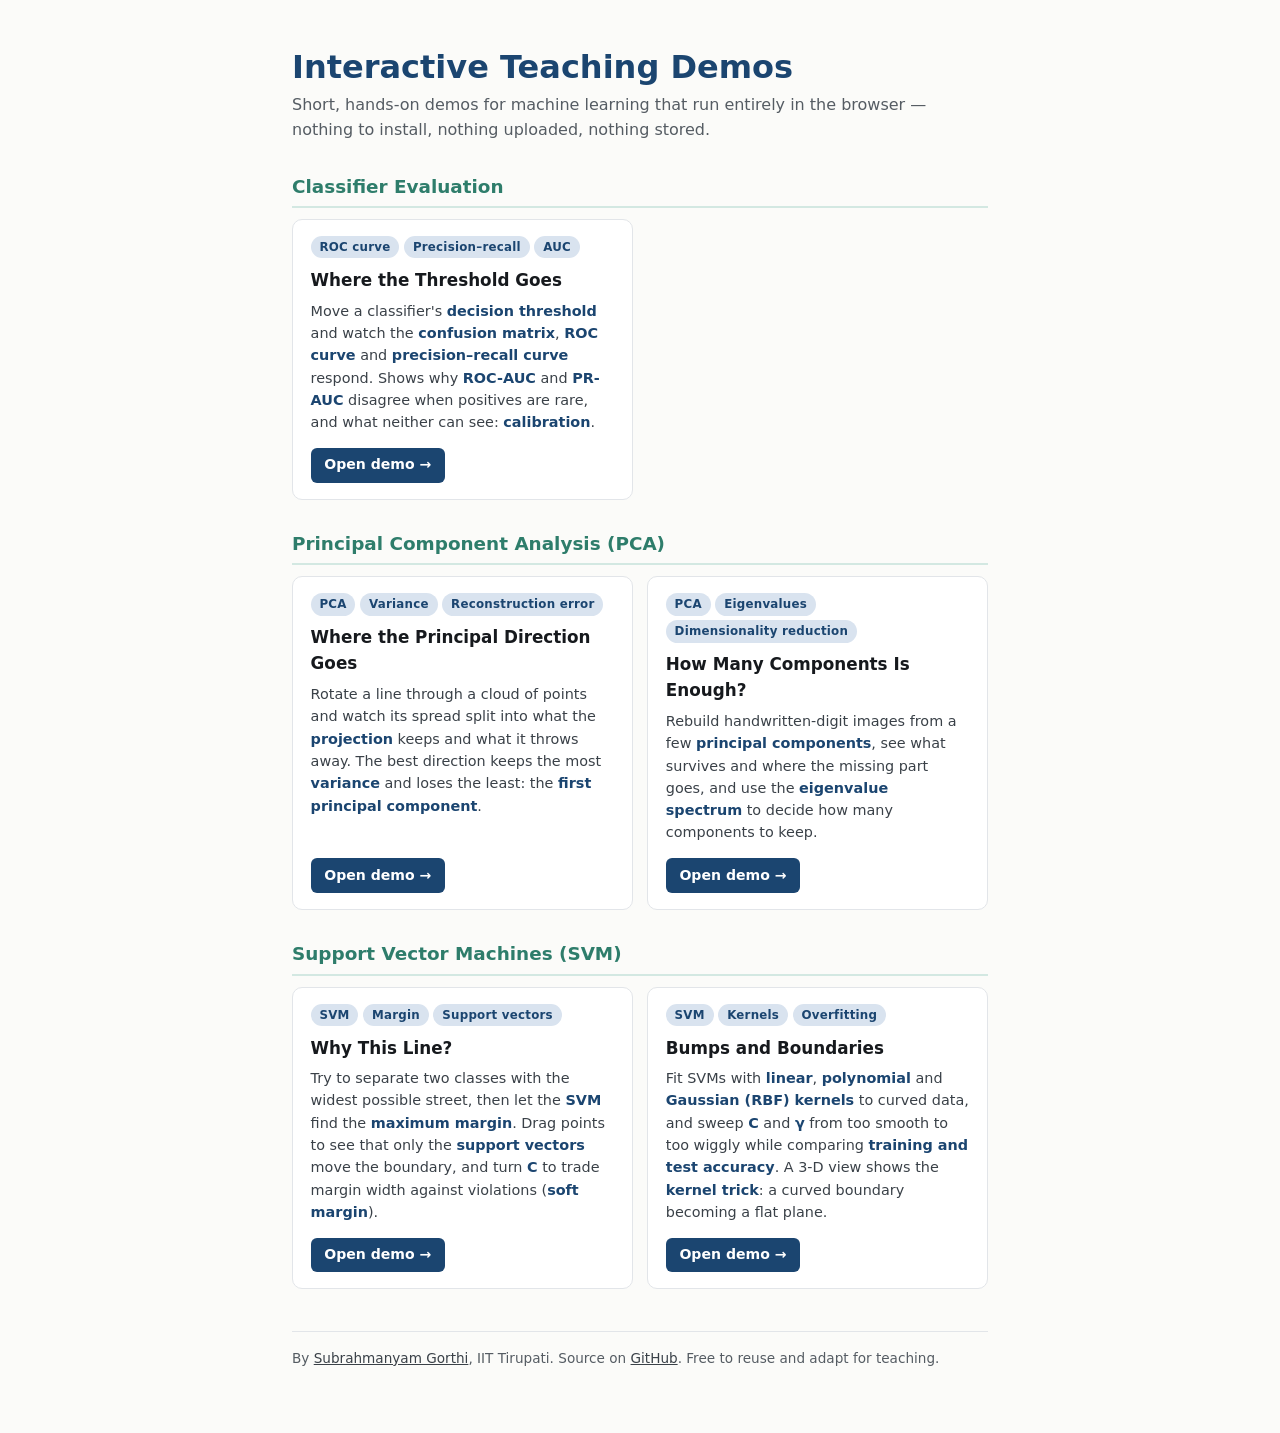
==== index.html @ f6ef97f9 "Revise HTML structure and styles for demos Updated the title and description for clarity, modified C" ====
<!DOCTYPE html>
<html lang="en">
<head>
<meta charset="utf-8">
<meta name="viewport" content="width=device-width, initial-scale=1">
<title>Interactive Teaching Demos</title>
<meta name="description" content="Short, hands-on machine learning demos that run in the browser: ROC curves, PCA and support vector machines.">
<style>
:root{
  --bg:#fbfbf9; --panel:#ffffff; --ink:#16191d; --ink-2:#3a4148; --muted:#555c63; --rule:#e2e5e9;
  --navy:#1b4570; --navy-hover:#13324f; --tag-bg:#d9e3ef; --teal:#2e7d6b; --teal-rule:#d3e8e2; --btn-ink:#ffffff;
}
@media (prefers-color-scheme: dark){
  :root{
    --bg:#14171a; --panel:#1b1f23; --ink:#e7e9ea; --ink-2:#c3c9ce; --muted:#99a1a9; --rule:#2b3138;
    --navy:#6fa9dd; --navy-hover:#8dbce6; --tag-bg:#22323f; --teal:#5fbfa6; --teal-rule:#24403a; --btn-ink:#10161c;
  }
}
*{box-sizing:border-box}
body{margin:0;background:var(--bg);color:var(--ink);
  font-family:system-ui,-apple-system,"Segoe UI",Roboto,Helvetica,Arial,sans-serif;line-height:1.55}
.td-demos{max-width:46rem;margin:0 auto;padding:3rem 1.25rem 4rem}
.td-demos h1{font-size:2rem;line-height:1.2;margin:0 0 .4rem;color:var(--navy)}
.td-demos .td-intro{margin:0 0 1.4rem;color:var(--muted);font-size:1rem}
.td-demos h3{font-size:1.15rem;font-weight:700;color:var(--teal);margin:1.9rem 0 .7rem;padding-bottom:.3rem;border-bottom:2px solid var(--teal-rule)}
.td-demos .td-grid{display:grid;grid-template-columns:repeat(2,minmax(0,1fr));gap:.9rem}
@media(max-width:600px){.td-demos .td-grid{grid-template-columns:1fr}}
.td-demos .td-card{display:flex;flex-direction:column;border:1px solid var(--rule);border-radius:10px;padding:1rem 1.1rem;background:var(--panel)}
.td-demos .td-card h4{font-size:1.05rem;margin:0 0 .4rem;color:var(--ink)}
.td-demos .td-card p{font-size:.9rem;margin:0 0 .9rem;color:var(--ink-2);flex:1}
.td-demos .td-card a{align-self:flex-start;font-size:.88rem;font-weight:600;color:var(--btn-ink);background:var(--navy);text-decoration:none;border-radius:6px;padding:.4rem .85rem}
.td-demos .td-card a:hover{background:var(--navy-hover)}
.td-demos .td-card a:focus-visible{outline:2px solid var(--navy);outline-offset:3px}
.td-demos .td-tags{display:flex;flex-wrap:wrap;gap:.3rem;margin:0 0 .55rem}
.td-demos .td-tag{font-size:.74rem;font-weight:700;letter-spacing:.02em;color:var(--navy);background:var(--tag-bg);border-radius:999px;padding:.12rem .55rem}
.td-demos .td-k{font-weight:600;color:var(--navy)}
footer{margin-top:2.6rem;padding-top:1rem;border-top:1px solid var(--rule);font-size:.85rem;color:var(--muted)}
footer a{color:var(--ink-2)}
</style>
</head>
<body>
<main class="td-demos">
  <h1>Interactive Teaching Demos</h1>
  <p class="td-intro">Short, hands-on demos for machine learning that run entirely in the browser &mdash; nothing to install, nothing uploaded, nothing stored.</p>

  <h3>Classifier Evaluation</h3>
  <div class="td-grid">
    <div class="td-card">
      <div class="td-tags"><span class="td-tag">ROC curve</span><span class="td-tag">Precision&ndash;recall</span><span class="td-tag">AUC</span></div>
      <h4>Where the Threshold Goes</h4>
      <p>Move a classifier's <span class="td-k">decision threshold</span> and watch the <span class="td-k">confusion matrix</span>, <span class="td-k">ROC curve</span> and <span class="td-k">precision&ndash;recall curve</span> respond. Shows why <span class="td-k">ROC-AUC</span> and <span class="td-k">PR-AUC</span> disagree when positives are rare, and what neither can see: <span class="td-k">calibration</span>.</p>
      <a href="roc/">Open demo &rarr;</a>
    </div>
  </div>

  <h3>Principal Component Analysis (PCA)</h3>
  <div class="td-grid">
    <div class="td-card">
      <div class="td-tags"><span class="td-tag">PCA</span><span class="td-tag">Variance</span><span class="td-tag">Reconstruction error</span></div>
      <h4>Where the Principal Direction Goes</h4>
      <p>Rotate a line through a cloud of points and watch its spread split into what the <span class="td-k">projection</span> keeps and what it throws away. The best direction keeps the most <span class="td-k">variance</span> and loses the least: the <span class="td-k">first principal component</span>.</p>
      <a href="pca1/">Open demo &rarr;</a>
    </div>
    <div class="td-card">
      <div class="td-tags"><span class="td-tag">PCA</span><span class="td-tag">Eigenvalues</span><span class="td-tag">Dimensionality reduction</span></div>
      <h4>How Many Components Is Enough?</h4>
      <p>Rebuild handwritten-digit images from a few <span class="td-k">principal components</span>, see what survives and where the missing part goes, and use the <span class="td-k">eigenvalue spectrum</span> to decide how many components to keep.</p>
      <a href="pca2/">Open demo &rarr;</a>
    </div>
  </div>

  <h3>Support Vector Machines (SVM)</h3>
  <div class="td-grid">
    <div class="td-card">
      <div class="td-tags"><span class="td-tag">SVM</span><span class="td-tag">Margin</span><span class="td-tag">Support vectors</span></div>
      <h4>Why This Line?</h4>
      <p>Try to separate two classes with the widest possible street, then let the <span class="td-k">SVM</span> find the <span class="td-k">maximum margin</span>. Drag points to see that only the <span class="td-k">support vectors</span> move the boundary, and turn <span class="td-k">C</span> to trade margin width against violations (<span class="td-k">soft margin</span>).</p>
      <a href="svm1/">Open demo &rarr;</a>
    </div>
    <div class="td-card">
      <div class="td-tags"><span class="td-tag">SVM</span><span class="td-tag">Kernels</span><span class="td-tag">Overfitting</span></div>
      <h4>Bumps and Boundaries</h4>
      <p>Fit SVMs with <span class="td-k">linear</span>, <span class="td-k">polynomial</span> and <span class="td-k">Gaussian (RBF) kernels</span> to curved data, and sweep <span class="td-k">C</span> and <span class="td-k">&gamma;</span> from too smooth to too wiggly while comparing <span class="td-k">training and test accuracy</span>. A 3-D view shows the <span class="td-k">kernel trick</span>: a curved boundary becoming a flat plane.</p>
      <a href="svm2/">Open demo &rarr;</a>
    </div>
  </div>

  <footer>
    By <a href="https://subrahmanyamgorthi.weebly.com/">Subrahmanyam Gorthi</a>, IIT Tirupati.
    Source on <a href="https://github.com/gorthiittp/teaching-demos">GitHub</a>. Free to reuse and adapt for teaching.
  </footer>
</main>
</body>
</html>
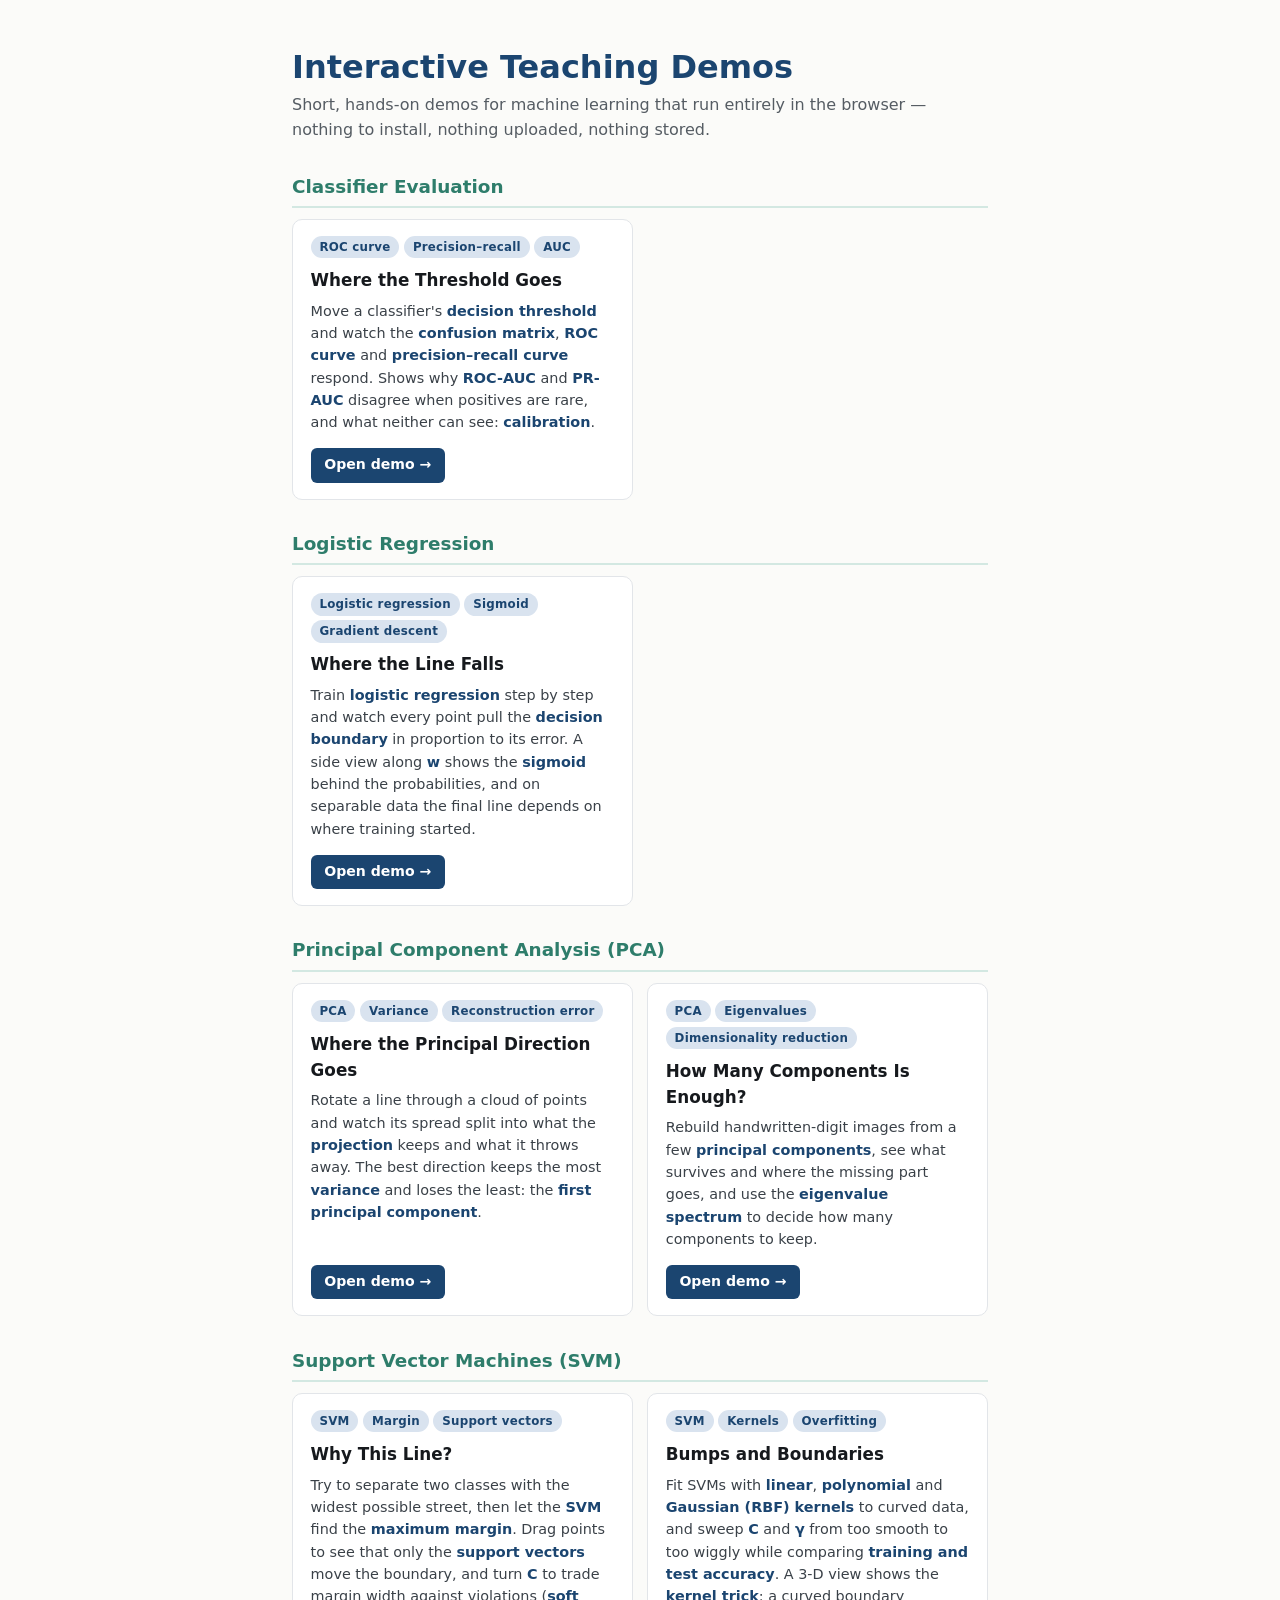
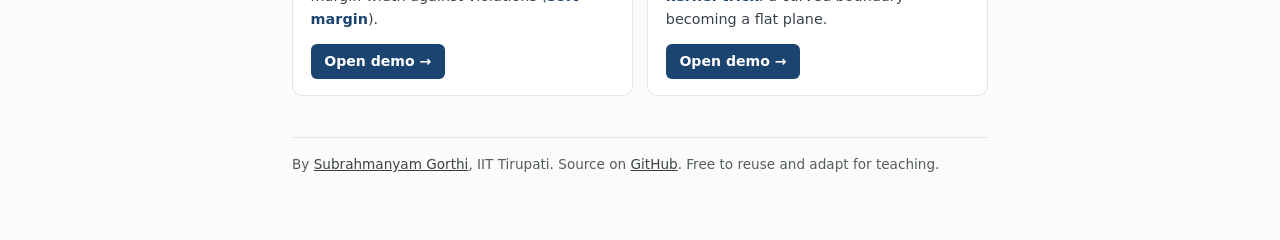
==== commit 23dd27f7: "Add Logistic Regression demo section to index.html Added a new section for Logistic Regression with " ====
--- a/index.html
+++ b/index.html
@@ -4,7 +4,7 @@
 <meta charset="utf-8">
 <meta name="viewport" content="width=device-width, initial-scale=1">
 <title>Interactive Teaching Demos</title>
-<meta name="description" content="Short, hands-on machine learning demos that run in the browser: ROC curves, PCA and support vector machines.">
+<meta name="description" content="Short, hands-on machine learning demos that run in the browser: ROC curves, logistic regression, PCA and support vector machines.">
 <style>
 :root{
   --bg:#fbfbf9; --panel:#ffffff; --ink:#16191d; --ink-2:#3a4148; --muted:#555c63; --rule:#e2e5e9;
@@ -53,6 +53,16 @@
     </div>
   </div>
 
+  <h3>Logistic Regression</h3>
+  <div class="td-grid">
+    <div class="td-card">
+      <div class="td-tags"><span class="td-tag">Logistic regression</span><span class="td-tag">Sigmoid</span><span class="td-tag">Gradient descent</span></div>
+      <h4>Where the Line Falls</h4>
+      <p>Train <span class="td-k">logistic regression</span> step by step and watch every point pull the <span class="td-k">decision boundary</span> in proportion to its error. A side view along <span class="td-k">w</span> shows the <span class="td-k">sigmoid</span> behind the probabilities, and on separable data the final line depends on where training started.</p>
+      <a href="logreg/">Open demo &rarr;</a>
+    </div>
+  </div>
+
   <h3>Principal Component Analysis (PCA)</h3>
   <div class="td-grid">
     <div class="td-card">
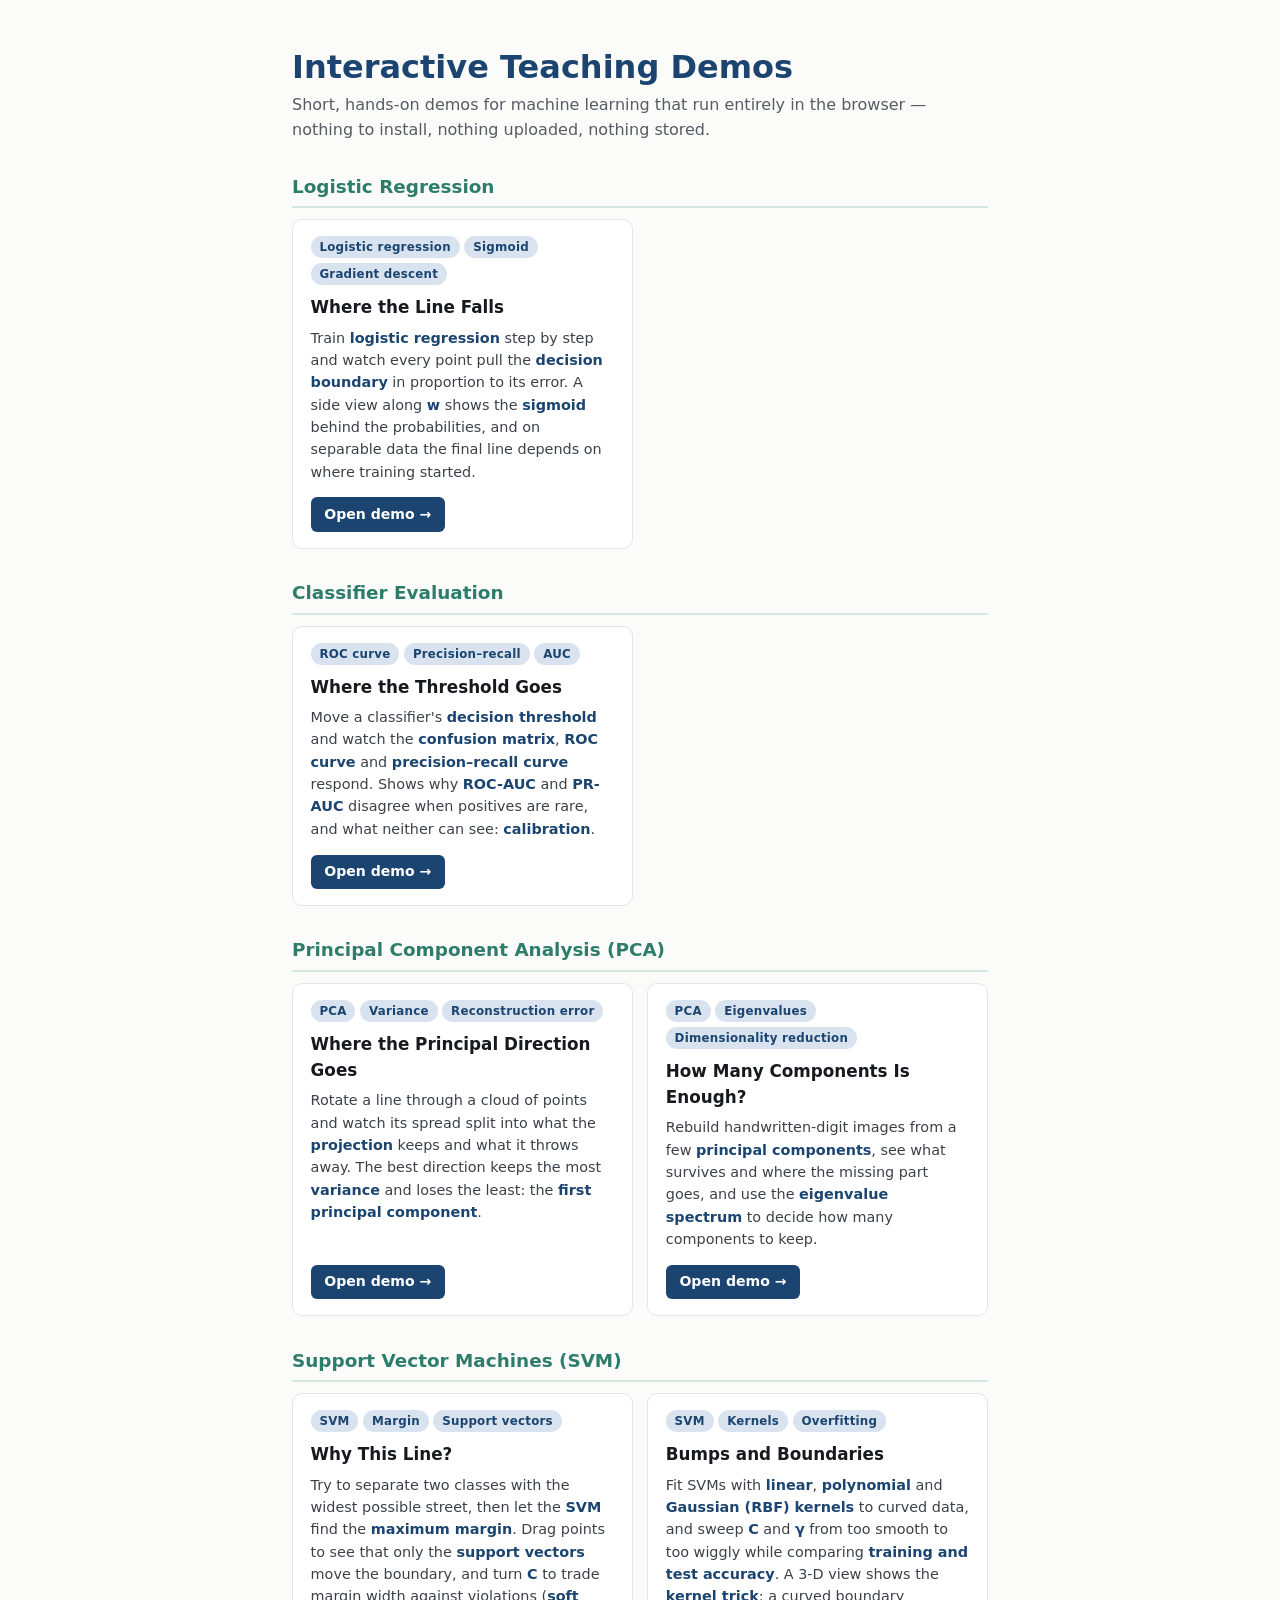
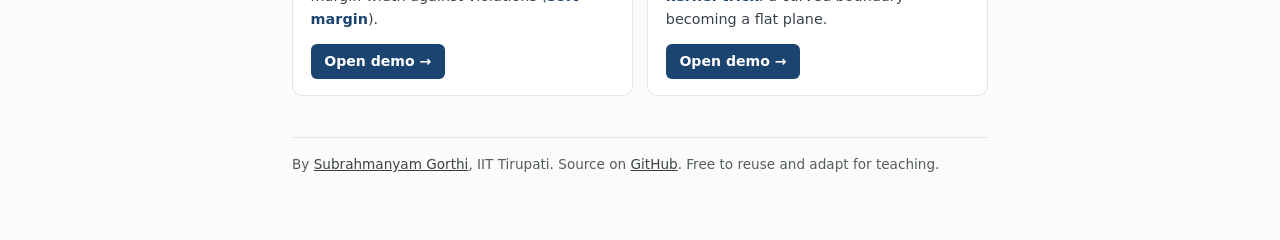
==== commit 82bd6901: "Modify meta description and restore Classifier Evaluation Updated the description meta tag and reint" ====
--- a/index.html
+++ b/index.html
@@ -4,7 +4,7 @@
 <meta charset="utf-8">
 <meta name="viewport" content="width=device-width, initial-scale=1">
 <title>Interactive Teaching Demos</title>
-<meta name="description" content="Short, hands-on machine learning demos that run in the browser: ROC curves, logistic regression, PCA and support vector machines.">
+<meta name="description" content="Short, hands-on machine learning demos that run in the browser: logistic regression, ROC curves, PCA and support vector machines.">
 <style>
 :root{
   --bg:#fbfbf9; --panel:#ffffff; --ink:#16191d; --ink-2:#3a4148; --muted:#555c63; --rule:#e2e5e9;
@@ -43,6 +43,16 @@
   <h1>Interactive Teaching Demos</h1>
   <p class="td-intro">Short, hands-on demos for machine learning that run entirely in the browser &mdash; nothing to install, nothing uploaded, nothing stored.</p>
 
+  <h3>Logistic Regression</h3>
+  <div class="td-grid">
+    <div class="td-card">
+      <div class="td-tags"><span class="td-tag">Logistic regression</span><span class="td-tag">Sigmoid</span><span class="td-tag">Gradient descent</span></div>
+      <h4>Where the Line Falls</h4>
+      <p>Train <span class="td-k">logistic regression</span> step by step and watch every point pull the <span class="td-k">decision boundary</span> in proportion to its error. A side view along <span class="td-k">w</span> shows the <span class="td-k">sigmoid</span> behind the probabilities, and on separable data the final line depends on where training started.</p>
+      <a href="logreg/">Open demo &rarr;</a>
+    </div>
+  </div>
+
   <h3>Classifier Evaluation</h3>
   <div class="td-grid">
     <div class="td-card">
@@ -50,16 +60,6 @@
       <h4>Where the Threshold Goes</h4>
       <p>Move a classifier's <span class="td-k">decision threshold</span> and watch the <span class="td-k">confusion matrix</span>, <span class="td-k">ROC curve</span> and <span class="td-k">precision&ndash;recall curve</span> respond. Shows why <span class="td-k">ROC-AUC</span> and <span class="td-k">PR-AUC</span> disagree when positives are rare, and what neither can see: <span class="td-k">calibration</span>.</p>
       <a href="roc/">Open demo &rarr;</a>
-    </div>
-  </div>
-
-  <h3>Logistic Regression</h3>
-  <div class="td-grid">
-    <div class="td-card">
-      <div class="td-tags"><span class="td-tag">Logistic regression</span><span class="td-tag">Sigmoid</span><span class="td-tag">Gradient descent</span></div>
-      <h4>Where the Line Falls</h4>
-      <p>Train <span class="td-k">logistic regression</span> step by step and watch every point pull the <span class="td-k">decision boundary</span> in proportion to its error. A side view along <span class="td-k">w</span> shows the <span class="td-k">sigmoid</span> behind the probabilities, and on separable data the final line depends on where training started.</p>
-      <a href="logreg/">Open demo &rarr;</a>
     </div>
   </div>
 
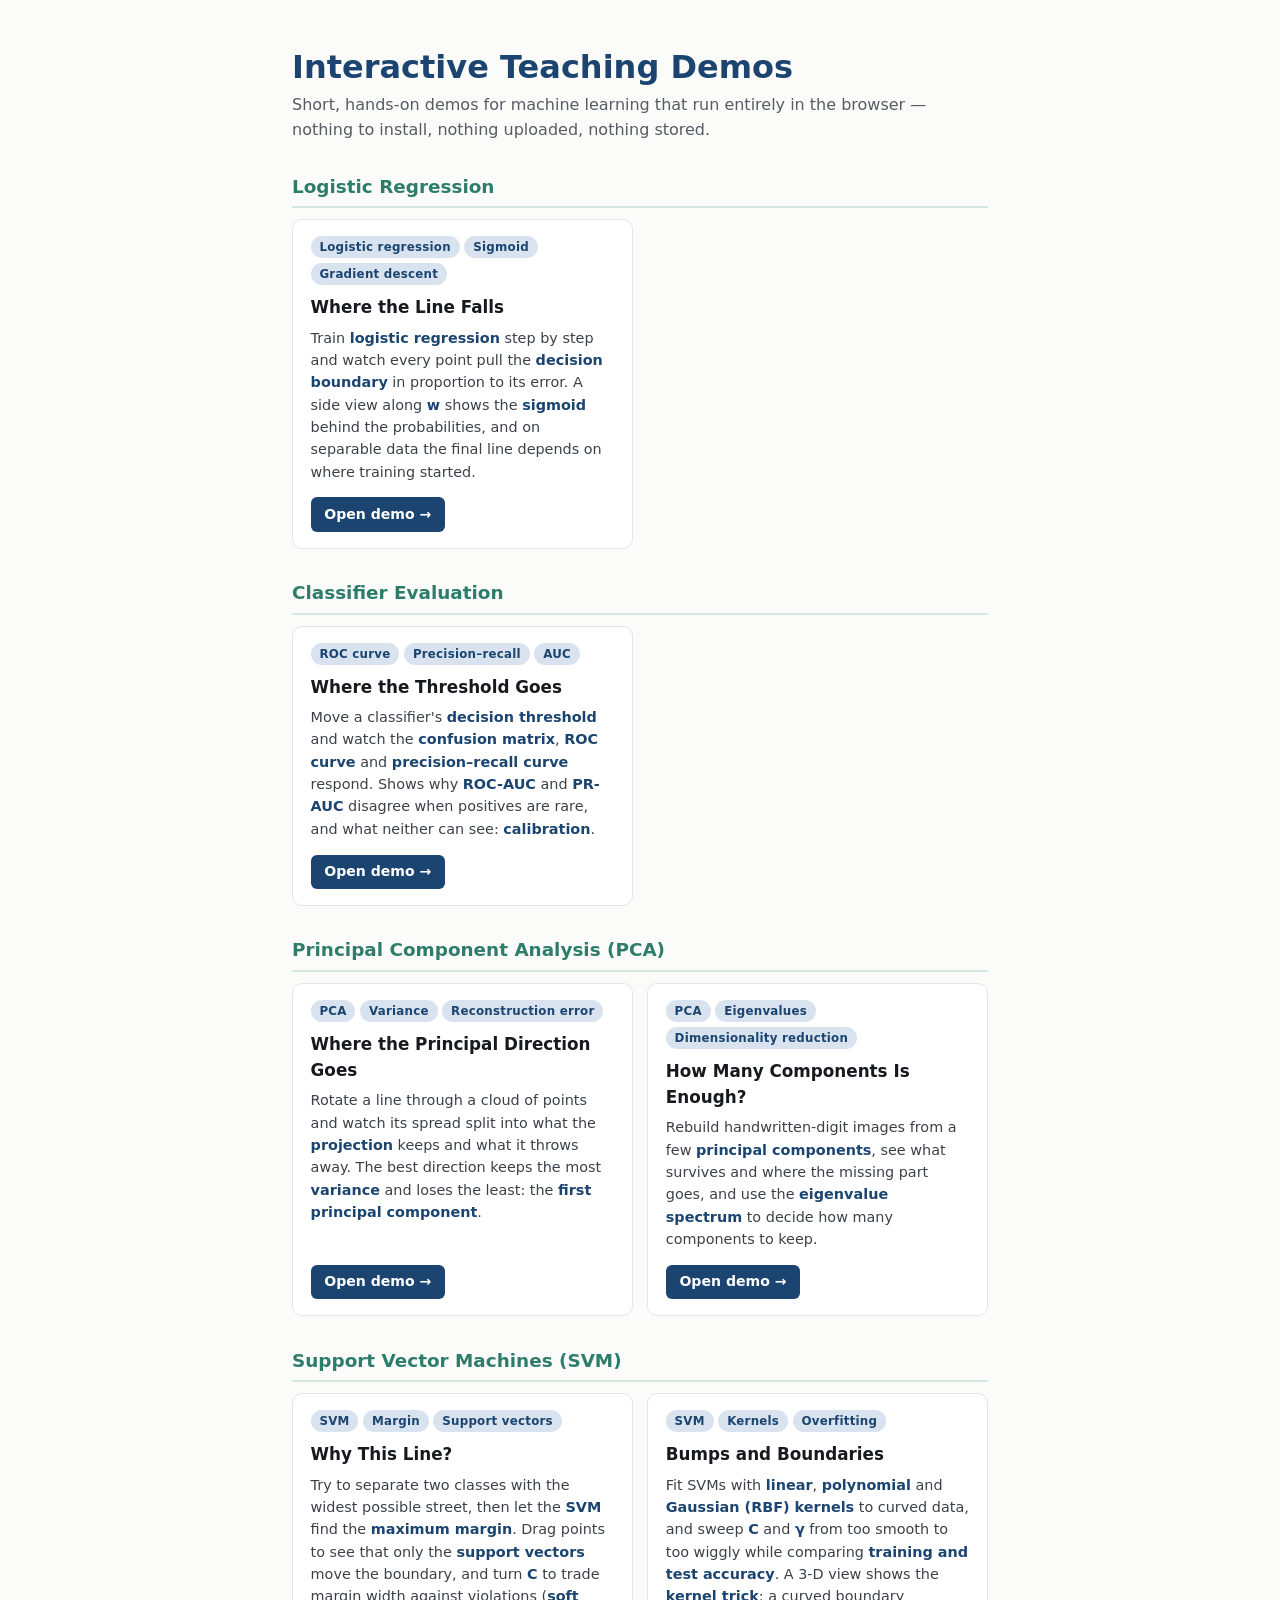
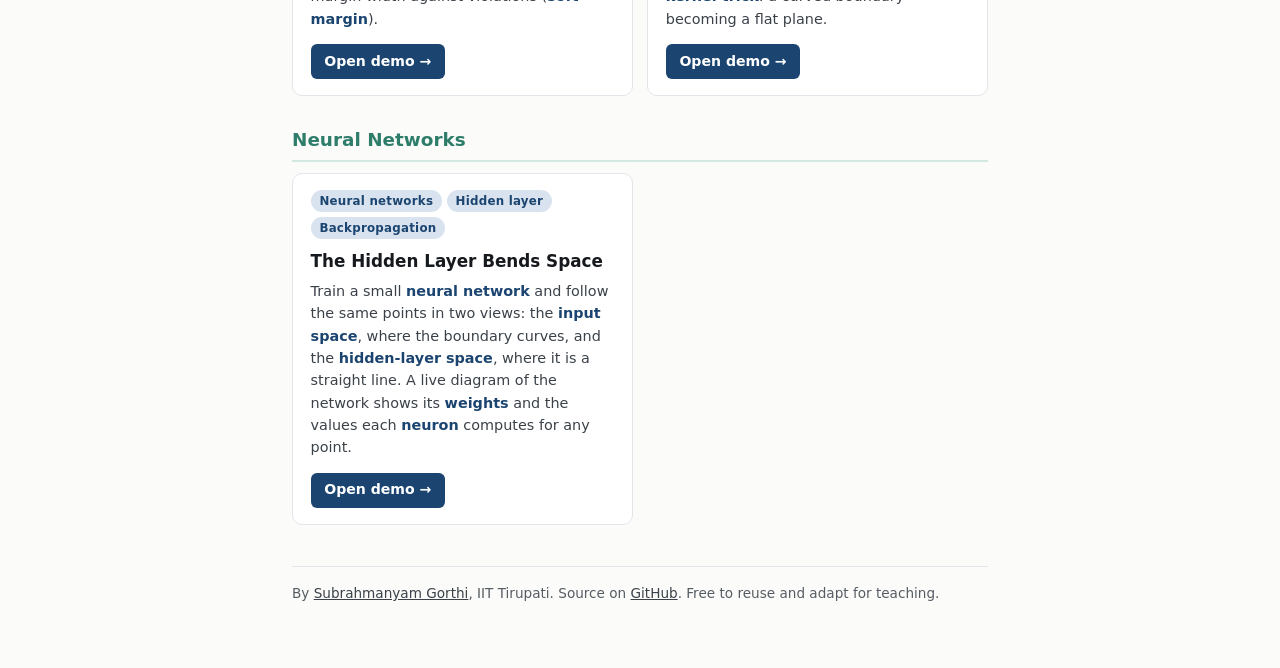
==== commit ba034e3a: "Add neural networks section to index.html Added neural networks demo section with description and li" ====
--- a/index.html
+++ b/index.html
@@ -4,7 +4,7 @@
 <meta charset="utf-8">
 <meta name="viewport" content="width=device-width, initial-scale=1">
 <title>Interactive Teaching Demos</title>
-<meta name="description" content="Short, hands-on machine learning demos that run in the browser: logistic regression, ROC curves, PCA and support vector machines.">
+<meta name="description" content="Short, hands-on machine learning demos that run in the browser: logistic regression, ROC curves, PCA, support vector machines and neural networks.">
 <style>
 :root{
   --bg:#fbfbf9; --panel:#ffffff; --ink:#16191d; --ink-2:#3a4148; --muted:#555c63; --rule:#e2e5e9;
@@ -95,6 +95,16 @@
     </div>
   </div>
 
+  <h3>Neural Networks</h3>
+  <div class="td-grid">
+    <div class="td-card">
+      <div class="td-tags"><span class="td-tag">Neural networks</span><span class="td-tag">Hidden layer</span><span class="td-tag">Backpropagation</span></div>
+      <h4>The Hidden Layer Bends Space</h4>
+      <p>Train a small <span class="td-k">neural network</span> and follow the same points in two views: the <span class="td-k">input space</span>, where the boundary curves, and the <span class="td-k">hidden-layer space</span>, where it is a straight line. A live diagram of the network shows its <span class="td-k">weights</span> and the values each <span class="td-k">neuron</span> computes for any point.</p>
+      <a href="nn1/">Open demo &rarr;</a>
+    </div>
+  </div>
+
   <footer>
     By <a href="https://subrahmanyamgorthi.weebly.com/">Subrahmanyam Gorthi</a>, IIT Tirupati.
     Source on <a href="https://github.com/gorthiittp/teaching-demos">GitHub</a>. Free to reuse and adapt for teaching.
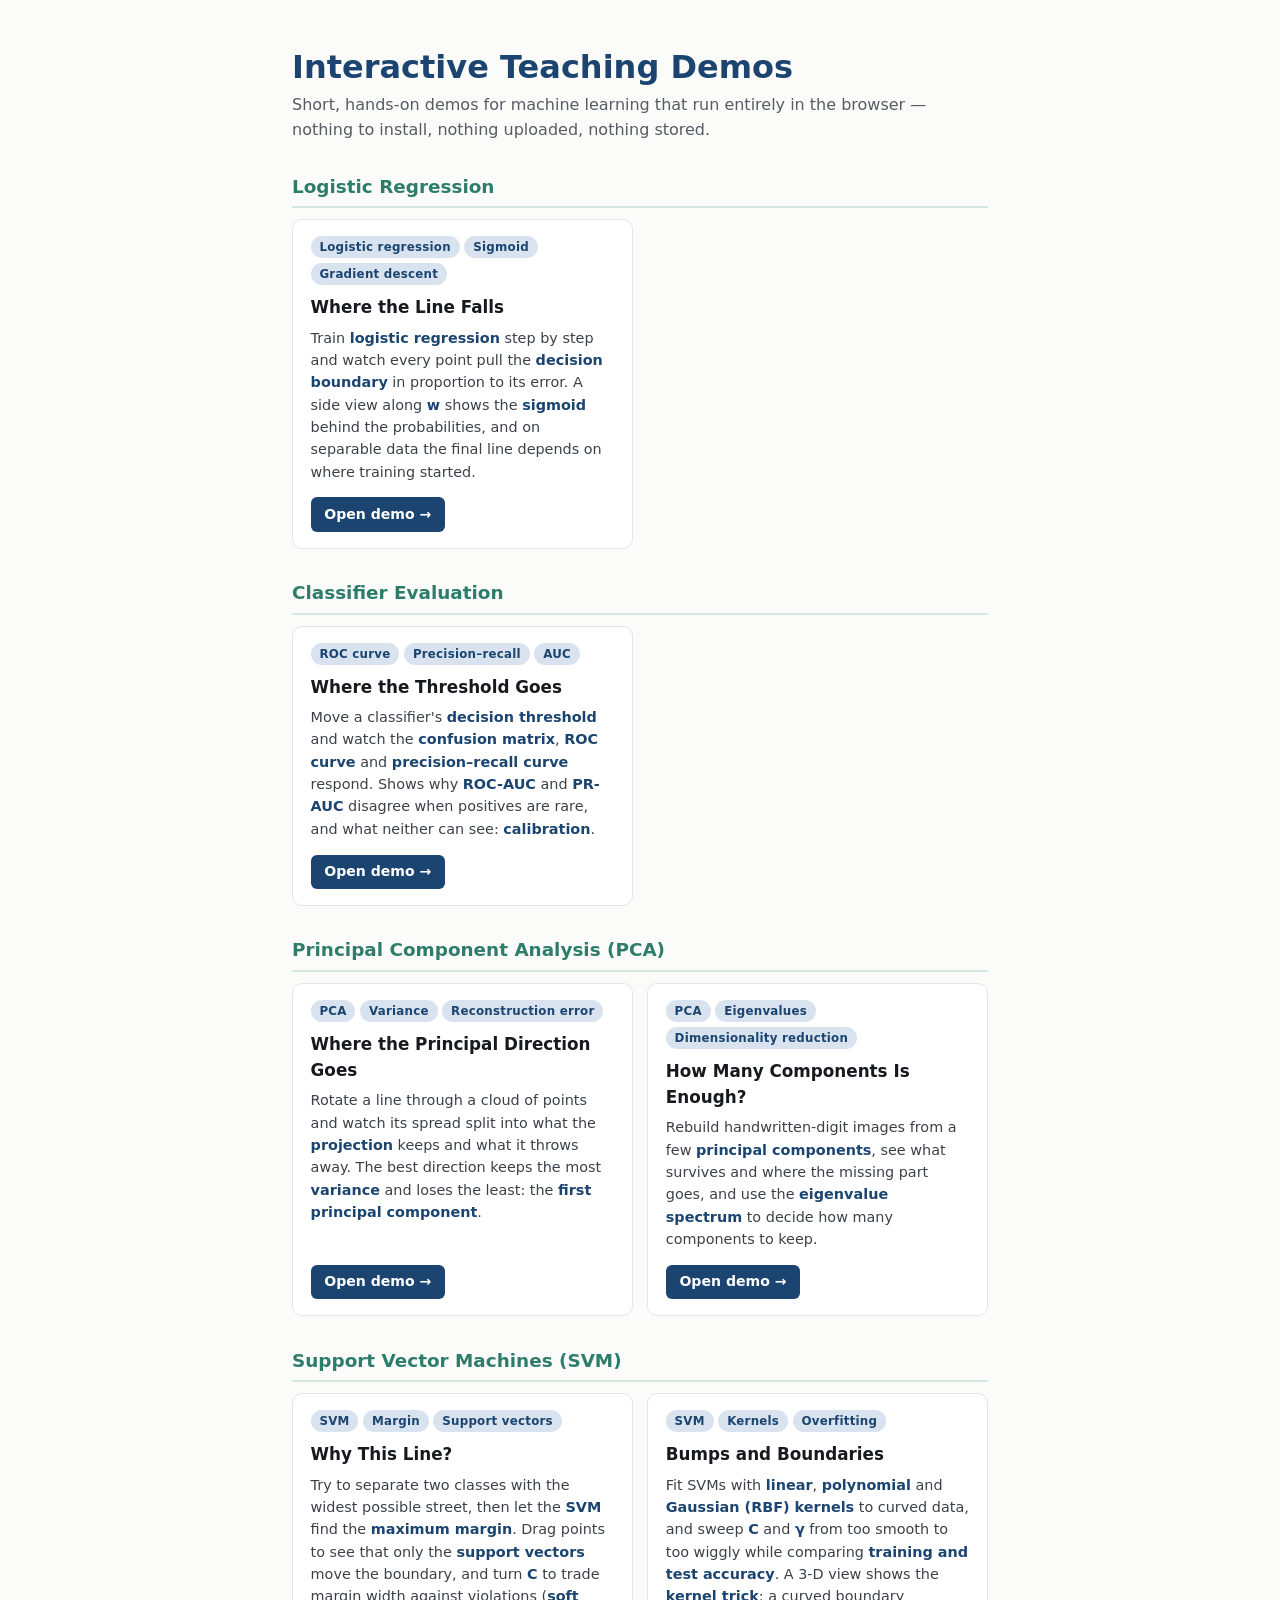
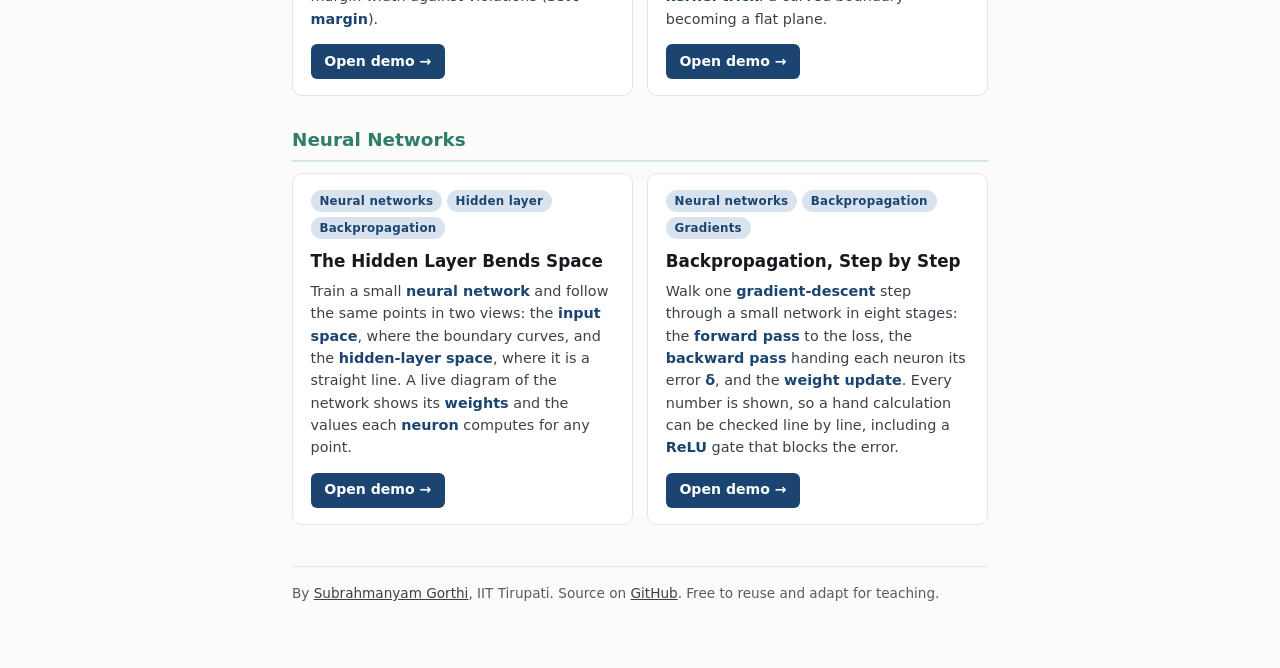
==== commit 6b3d0d5d: "Add backpropagation demo section to index.html" ====
--- a/index.html
+++ b/index.html
@@ -103,11 +103,17 @@
       <p>Train a small <span class="td-k">neural network</span> and follow the same points in two views: the <span class="td-k">input space</span>, where the boundary curves, and the <span class="td-k">hidden-layer space</span>, where it is a straight line. A live diagram of the network shows its <span class="td-k">weights</span> and the values each <span class="td-k">neuron</span> computes for any point.</p>
       <a href="nn1/">Open demo &rarr;</a>
     </div>
+    <div class="td-card">
+      <div class="td-tags"><span class="td-tag">Neural networks</span><span class="td-tag">Backpropagation</span><span class="td-tag">Gradients</span></div>
+      <h4>Backpropagation, Step by Step</h4>
+      <p>Walk one <span class="td-k">gradient-descent</span> step through a small network in eight stages: the <span class="td-k">forward pass</span> to the loss, the <span class="td-k">backward pass</span> handing each neuron its error <span class="td-k">&delta;</span>, and the <span class="td-k">weight update</span>. Every number is shown, so a hand calculation can be checked line by line, including a <span class="td-k">ReLU</span> gate that blocks the error.</p>
+      <a href="nn2/">Open demo &rarr;</a>
+    </div>
   </div>
 
   <footer>
     By <a href="https://subrahmanyamgorthi.weebly.com/">Subrahmanyam Gorthi</a>, IIT Tirupati.
-    Source on <a href="https://github.com/gorthiittp/teaching-demos">GitHub</a>. Free to reuse and adapt for teaching.
+    Source on <a href="https://github.com/gorthi-iittp/teaching-demos">GitHub</a>. Free to reuse and adapt for teaching.
   </footer>
 </main>
 </body>
